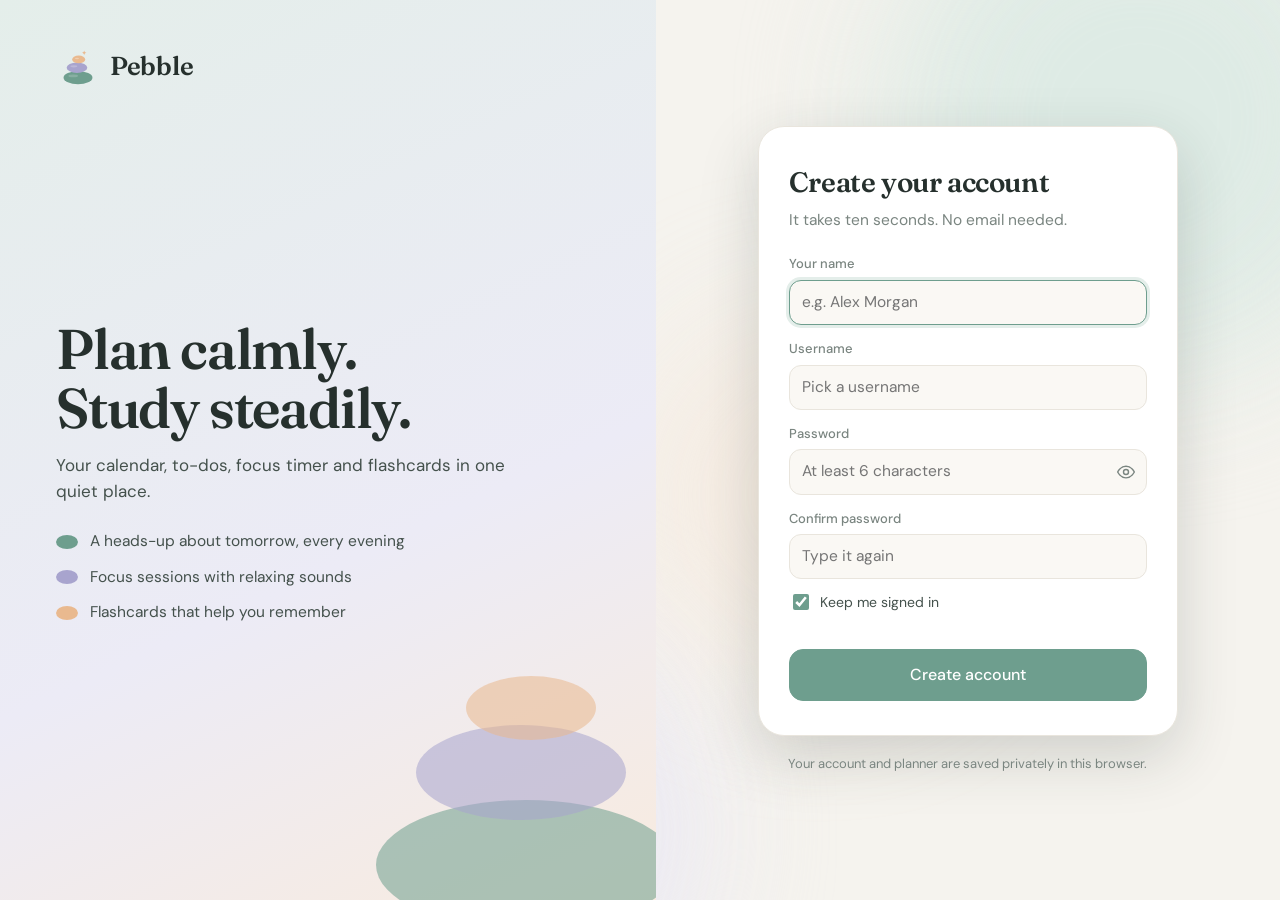
==== index.html @ 887a9b90 "Initial commit" ====
<!DOCTYPE html>
<html lang="en" data-theme="light">
<head>
  <meta charset="UTF-8">
  <meta name="viewport" content="width=device-width, initial-scale=1, viewport-fit=cover">
  <title>Pebble — plan calmly</title>
  <meta name="description" content="Pebble is a calm, minimal study planner for students: calendar, to-dos with next-day reminders, focus timer, flashcards and breathing breaks.">
  <meta name="theme-color" content="#F5F3EE">
  <link rel="icon" href="assets/logo.svg" type="image/svg+xml">
  <link rel="apple-touch-icon" href="assets/icon-192.png">
  <link rel="manifest" href="manifest.webmanifest">
  <link rel="preconnect" href="https://fonts.googleapis.com">
  <link rel="preconnect" href="https://fonts.gstatic.com" crossorigin>
  <link href="https://fonts.googleapis.com/css2?family=DM+Sans:opsz,wght@9..40,400;9..40,500;9..40,600&family=Fraunces:opsz,wght@9..144,500;9..144,600&display=swap" rel="stylesheet">
  <link rel="stylesheet" href="css/style.css">
  <script>
    // apply the last theme before anything paints, so the login page matches
    try { document.documentElement.dataset.theme = localStorage.getItem('pebble:theme') || (matchMedia('(prefers-color-scheme: dark)').matches ? 'dark' : 'light'); } catch (e) { }
  </script>
</head>
<body class="locked">
  <div class="backdrop" aria-hidden="true"><span class="blob b1"></span><span class="blob b2"></span><span class="blob b3"></span></div>

  <div class="app">
    <aside class="sidebar">
      <a class="brand" href="#today" data-view="today">
        <img src="assets/logo.svg" alt="" width="36" height="36">
        <span>Pebble</span>
      </a>

      <nav class="nav" aria-label="Main">
        <button class="nav-btn" data-view="today"><svg viewBox="0 0 24 24"><circle cx="12" cy="12" r="4"/><path d="M12 2.5v2M12 19.5v2M4.6 4.6l1.4 1.4M18 18l1.4 1.4M2.5 12h2M19.5 12h2M4.6 19.4L6 18M18 6l1.4-1.4"/></svg><span>Today</span></button>
        <button class="nav-btn" data-view="calendar"><svg viewBox="0 0 24 24"><rect x="3" y="5" width="18" height="16" rx="3"/><path d="M3 10h18M8 3v4M16 3v4"/></svg><span>Calendar</span></button>
        <button class="nav-btn" data-view="tasks"><svg viewBox="0 0 24 24"><path d="M10 6h10M10 12h10M10 18h10"/><path d="M3.5 6l1.3 1.3L7.5 4.6M3.5 12l1.3 1.3 2.7-2.7M3.5 18l1.3 1.3 2.7-2.7"/></svg><span>To-do</span></button>
        <button class="nav-btn" data-view="focus"><svg viewBox="0 0 24 24"><circle cx="12" cy="13.5" r="7.5"/><path d="M12 10v3.5l2.3 2.3M9.5 2.5h5"/></svg><span>Focus</span><em class="nav-badge" id="focusBadge" hidden></em></button>
        <button class="nav-btn" data-view="cards"><svg viewBox="0 0 24 24"><rect x="3" y="7.5" width="13.5" height="13" rx="2.5"/><path d="M7.5 4h11A2.5 2.5 0 0 1 21 6.5v10"/></svg><span><i class="long">Flashcards</i><i class="short">Cards</i></span></button>
        <button class="nav-btn" data-view="breathe"><svg viewBox="0 0 24 24"><path d="M3 8.5h10.5a3 3 0 1 0-3-3M3 12.5h14.5a3 3 0 1 1-3 3M3 16.5h6.5"/></svg><span>Breathe</span></button>
        <button class="nav-btn" data-view="settings"><svg viewBox="0 0 24 24"><path d="M4 7h10M18 7h2M4 17h4M12 17h8"/><circle cx="16" cy="7" r="2"/><circle cx="10" cy="17" r="2"/></svg><span>Settings</span></button>
      </nav>

      <div class="sidebar-foot">
        <button class="theme-toggle" id="themeToggle" aria-label="Toggle dark mode">
          <svg class="i-moon" viewBox="0 0 24 24"><path d="M20 14.5A8 8 0 0 1 9.5 4a8 8 0 1 0 10.5 10.5z"/></svg>
          <svg class="i-sun" viewBox="0 0 24 24"><circle cx="12" cy="12" r="4"/><path d="M12 2.5v2M12 19.5v2M4.6 4.6l1.4 1.4M18 18l1.4 1.4M2.5 12h2M19.5 12h2M4.6 19.4L6 18M18 6l1.4-1.4"/></svg>
          <span>Theme</span>
        </button>
        <div class="who">
          <span class="who-avatar" aria-hidden="true"></span>
          <span class="who-name" id="whoName"></span>
          <button class="icon-btn" id="logoutBtn" title="Sign out" aria-label="Sign out"><svg viewBox="0 0 24 24"><path d="M14 4h4a2 2 0 0 1 2 2v12a2 2 0 0 1-2 2h-4M10 16l-4-4 4-4M6 12h10"/></svg></button>
        </div>
      </div>
    </aside>

    <main id="main" tabindex="-1">
      <div class="mobile-top">
        <img src="assets/logo.svg" alt="" width="30" height="30"><span>Pebble</span>
      </div>
      <section class="view" id="view-today"></section>
      <section class="view" id="view-calendar" hidden></section>
      <section class="view" id="view-tasks" hidden></section>
      <section class="view" id="view-focus" hidden></section>
      <section class="view" id="view-cards" hidden></section>
      <section class="view" id="view-breathe" hidden></section>
      <section class="view" id="view-settings" hidden></section>
    </main>
  </div>

  <button class="fab" id="fab" aria-label="Add a task or event (shortcut: N)">
    <svg viewBox="0 0 24 24"><path d="M12 5v14M5 12h14"/></svg>
  </button>

  <div class="modal" id="modal" aria-hidden="true"></div>
  <div class="toast" id="toast" role="status" aria-live="polite"></div>

  <div class="auth" id="auth"></div>

  <script src="js/app.js"></script>
  <script src="js/auth.js"></script>
</body>
</html>
---- css/style.css ----
/* =========================================================
   Pebble — plan calmly
   Soft, minimal, relaxing. Light + dark themes.
   ========================================================= */

:root {
  --bg: #F5F3EE;
  --surface: #FFFFFF;
  --surface-2: #FAF8F4;
  --ink: #26302D;
  --ink-2: #44514C;
  --muted: #7A8580;
  --line: #E9E5DD;
  --accent: #6E9E8E;
  --accent-strong: #5A8A7A;
  --accent-ink: #FFFFFF;
  --accent-soft: #E4EEEA;
  --lav: #A8A4CE;
  --lav-soft: #ECEBF6;
  --peach: #E9B98F;
  --peach-soft: #F8EBDF;
  --rose: #D49A9A;
  --danger: #C46B6B;
  --blob1: #DCEAE4;
  --blob2: #E8E6F5;
  --blob3: #F6E7DA;
  --radius: 20px;
  --radius-sm: 12px;
  --shadow: 0 1px 2px rgba(38, 48, 45, .04), 0 10px 30px rgba(38, 48, 45, .06);
  --shadow-lg: 0 20px 60px rgba(38, 48, 45, .18);
  --font: 'DM Sans', system-ui, -apple-system, 'Segoe UI', Roboto, sans-serif;
  --serif: 'Fraunces', Georgia, 'Times New Roman', serif;
  --ease: cubic-bezier(.22, .8, .3, 1);
  color-scheme: light;
}

[data-theme="dark"] {
  --bg: #151918;
  --surface: #1E2322;
  --surface-2: #1A1E1D;
  --ink: #E6ECE9;
  --ink-2: #C4CEC9;
  --muted: #8C9893;
  --line: #2B3230;
  --accent: #86B8A7;
  --accent-strong: #9ACABA;
  --accent-ink: #0F1513;
  --accent-soft: #22322D;
  --lav: #ABA7D6;
  --lav-soft: #2A2938;
  --peach: #E3B48A;
  --peach-soft: #3A2F26;
  --rose: #D59D9D;
  --danger: #E08585;
  --blob1: #1D2A26;
  --blob2: #222132;
  --blob3: #2A231D;
  --shadow: 0 1px 2px rgba(0, 0, 0, .25), 0 10px 30px rgba(0, 0, 0, .25);
  --shadow-lg: 0 20px 60px rgba(0, 0, 0, .5);
  color-scheme: dark;
}

* { box-sizing: border-box; }
html, body { height: 100%; }
body {
  margin: 0;
  font-family: var(--font);
  font-size: 15.5px;
  line-height: 1.5;
  color: var(--ink);
  background: var(--bg);
  -webkit-font-smoothing: antialiased;
  transition: background .5s var(--ease), color .3s;
}
button, input, select, textarea { font: inherit; color: inherit; }
button { cursor: pointer; background: none; border: 0; padding: 0; }
svg { width: 20px; height: 20px; fill: none; stroke: currentColor; stroke-width: 1.7; stroke-linecap: round; stroke-linejoin: round; flex-shrink: 0; }
[hidden] { display: none !important; }
::selection { background: var(--accent-soft); }
:focus-visible { outline: 2px solid var(--accent); outline-offset: 2px; border-radius: 8px; }

/* ---------- drifting background ---------- */
.backdrop { position: fixed; inset: 0; overflow: hidden; z-index: 0; pointer-events: none; }
.blob { position: absolute; border-radius: 50%; filter: blur(70px); opacity: .9; animation: drift 38s ease-in-out infinite alternate; }
.b1 { width: 520px; height: 520px; background: var(--blob1); top: -140px; right: -120px; }
.b2 { width: 460px; height: 460px; background: var(--blob2); bottom: -160px; left: 18%; animation-duration: 46s; }
.b3 { width: 360px; height: 360px; background: var(--blob3); top: 35%; right: 22%; animation-duration: 54s; opacity: .6; }
@keyframes drift {
  0% { transform: translate(0, 0) scale(1); }
  50% { transform: translate(-40px, 30px) scale(1.06); }
  100% { transform: translate(30px, -20px) scale(.96); }
}

/* ---------- layout ---------- */
.app { position: relative; z-index: 1; display: grid; grid-template-columns: 236px 1fr; min-height: 100vh; }
.sidebar {
  position: sticky; top: 0; height: 100vh;
  display: flex; flex-direction: column; gap: 28px;
  padding: 28px 18px 22px;
  border-right: 1px solid var(--line);
  background: color-mix(in srgb, var(--surface) 55%, transparent);
  backdrop-filter: blur(14px);
}
.brand { display: flex; align-items: center; gap: 10px; padding: 0 10px; text-decoration: none; color: var(--ink); font-family: var(--serif); font-size: 24px; font-weight: 600; letter-spacing: -.3px; }
.nav { display: flex; flex-direction: column; gap: 4px; }
.nav-btn {
  position: relative; display: flex; align-items: center; gap: 12px;
  padding: 10px 12px; border-radius: 12px; color: var(--muted); font-weight: 500;
  transition: background .25s var(--ease), color .25s;
}
.nav-btn i { font-style: normal; }
.nav-btn .short { display: none; }
@media (max-width: 820px) { .nav-btn .long { display: none; } .nav-btn .short { display: inline; } }
.nav-btn:hover { background: var(--surface-2); color: var(--ink); }
.nav-btn.active { background: var(--surface); color: var(--ink); box-shadow: var(--shadow); }
.nav-btn.active svg { color: var(--accent); }
.nav-badge { margin-left: auto; font-style: normal; font-size: 12px; font-variant-numeric: tabular-nums; background: var(--accent-soft); color: var(--accent-strong); padding: 2px 8px; border-radius: 99px; }
.sidebar-foot { margin-top: auto; padding: 0 6px; }
.theme-toggle { display: flex; align-items: center; gap: 10px; color: var(--muted); padding: 8px 6px; border-radius: 10px; }
.theme-toggle:hover { color: var(--ink); }
.i-sun { display: none; }
[data-theme="dark"] .i-sun { display: block; }
[data-theme="dark"] .i-moon { display: none; }
.tiny { font-size: 12px; color: var(--muted); margin: 6px 6px 0; }

main { padding: 44px clamp(20px, 4vw, 56px) 120px; outline: none; min-width: 0; }
.view { max-width: 1120px; margin: 0 auto; animation: rise .5s var(--ease); }
@keyframes rise { from { opacity: 0; transform: translateY(8px); } to { opacity: 1; transform: none; } }
.mobile-top { display: none; }

/* ---------- typography ---------- */
h1, h2, h3 { margin: 0; font-weight: 600; letter-spacing: -.2px; }
h1 { font-family: var(--serif); font-size: clamp(28px, 3.4vw, 38px); line-height: 1.15; letter-spacing: -.6px; }
h2 { font-size: 16.5px; }
h3 { font-size: 15px; }
.eyebrow { margin: 0 0 6px; font-size: 12.5px; text-transform: uppercase; letter-spacing: 1.6px; color: var(--muted); font-weight: 500; }
.sub { margin: 8px 0 0; color: var(--muted); font-size: 16px; }
.muted { color: var(--muted); }
.page-head { margin-bottom: 26px; }
.page-head.row { display: flex; align-items: flex-end; justify-content: space-between; gap: 16px; flex-wrap: wrap; }
.head-actions { display: flex; gap: 8px; align-items: center; }

/* ---------- cards & grid ---------- */
.card {
  background: var(--surface); border: 1px solid var(--line); border-radius: var(--radius);
  padding: 22px; box-shadow: var(--shadow);
  transition: background .4s, border-color .4s;
}
.card-head { display: flex; justify-content: space-between; align-items: center; gap: 12px; margin-bottom: 14px; }
.grid { display: grid; gap: 18px; }
.today-grid { grid-template-columns: 1.55fr 1fr; align-items: start; }
.today-grid .stack { display: grid; gap: 18px; }
.pill { font-size: 12.5px; padding: 3px 10px; border-radius: 99px; background: var(--accent-soft); color: var(--accent-strong); font-weight: 500; white-space: nowrap; }
.pill.lav { background: var(--lav-soft); color: var(--lav); }
.hint { font-size: 13px; color: var(--muted); margin: 12px 2px 0; }

/* ---------- buttons ---------- */
.btn {
  display: inline-flex; align-items: center; justify-content: center; gap: 8px;
  padding: 10px 18px; border-radius: 12px; font-weight: 500;
  background: var(--surface-2); border: 1px solid var(--line);
  transition: transform .15s, background .2s, border-color .2s, box-shadow .2s;
}
.btn:hover { border-color: color-mix(in srgb, var(--accent) 45%, var(--line)); }
.btn:active { transform: scale(.97); }
.btn.primary { background: var(--accent); border-color: var(--accent); color: var(--accent-ink); }
.btn.primary:hover { background: var(--accent-strong); }
.btn.ghost { background: transparent; }
.btn.danger { color: var(--danger); }
.btn.full { width: 100%; }
.btn.big { padding: 14px 34px; font-size: 17px; border-radius: 16px; min-width: 150px; }
.btn.sm { padding: 6px 12px; font-size: 13.5px; border-radius: 10px; }
.icon-btn { display: inline-grid; place-items: center; width: 32px; height: 32px; border-radius: 10px; color: var(--muted); transition: background .2s, color .2s; }
.icon-btn:hover { background: var(--surface-2); color: var(--ink); }
.icon-btn.lg { width: 44px; height: 44px; border: 1px solid var(--line); background: var(--surface); }
.icon-btn.lg:hover { border-color: var(--accent); }

/* ---------- quick add ---------- */
.quick-add { margin-bottom: 22px; }
.qa-row {
  display: flex; gap: 8px; padding: 6px; border-radius: 16px;
  background: var(--surface); border: 1px solid var(--line); box-shadow: var(--shadow);
  transition: border-color .2s, box-shadow .2s;
}
.qa-row:focus-within { border-color: var(--accent); box-shadow: 0 0 0 4px var(--accent-soft), var(--shadow); }
.qa-row input { flex: 1; min-width: 0; border: 0; background: transparent; padding: 10px 12px; outline: none; }
.qa-row input::placeholder { color: var(--muted); opacity: .8; }
.qa-preview { display: flex; flex-wrap: wrap; gap: 6px; min-height: 0; margin: 8px 4px 0; }
.qa-preview:empty { margin: 0; }
.chip { font-size: 12.5px; padding: 3px 10px; border-radius: 99px; background: var(--surface-2); border: 1px solid var(--line); color: var(--ink-2); }
.chip.c { background: color-mix(in srgb, var(--c) 22%, transparent); border-color: transparent; }
.day-panel .quick-add { margin: 0 0 14px; }
.day-panel .qa-row { box-shadow: none; }

/* ---------- item list ---------- */
.list { list-style: none; margin: 0; padding: 0; display: flex; flex-direction: column; gap: 4px; }
.item {
  display: flex; align-items: center; gap: 12px; padding: 10px 10px; border-radius: 14px;
  transition: background .2s, opacity .3s;
}
.item:hover { background: var(--surface-2); }
.item .icon-btn { opacity: 0; }
.item:hover .icon-btn, .item:focus-within .icon-btn { opacity: 1; }
.check {
  width: 24px; height: 24px; border-radius: 50%; border: 1.8px solid color-mix(in srgb, var(--muted) 60%, transparent);
  display: grid; place-items: center; flex-shrink: 0; transition: background .25s, border-color .25s, transform .2s;
}
.check:hover { border-color: var(--accent); transform: scale(1.08); }
.check svg { width: 14px; height: 14px; stroke-width: 2.6; color: var(--accent-ink); stroke-dasharray: 22; stroke-dashoffset: 22; transition: stroke-dashoffset .35s var(--ease) .05s; }
.item.done .check { background: var(--accent); border-color: var(--accent); }
.item.done .check svg { stroke-dashoffset: 0; }
.item.done .item-title { text-decoration: line-through; text-decoration-color: color-mix(in srgb, var(--muted) 60%, transparent); color: var(--muted); }
.item.pri-high:not(.done) .check { border-color: var(--peach); }
.item-body { flex: 1; min-width: 0; cursor: pointer; display: flex; flex-direction: column; }
.item-title { font-weight: 500; overflow-wrap: anywhere; }
.item-meta { display: flex; flex-wrap: wrap; gap: 6px; align-items: center; font-size: 13px; color: var(--muted); }
.item-meta:empty { display: none; }
.tag { display: inline-flex; align-items: center; gap: 5px; font-size: 12px; padding: 1px 8px; border-radius: 99px; background: color-mix(in srgb, var(--c) 22%, transparent); color: var(--ink-2); }
.tag::before { content: ''; width: 6px; height: 6px; border-radius: 50%; background: var(--c); }
.flag { font-size: 12px; color: var(--peach); font-weight: 600; }
.overdue-label { font-size: 12px; color: var(--danger); font-weight: 500; }
.kind-badge {
  flex-shrink: 0; width: 24px; height: 24px; border-radius: 8px; display: grid; place-items: center;
  background: var(--lav-soft); color: var(--lav);
}
.kind-badge svg { width: 14px; height: 14px; stroke-width: 2; }
.kind-exam .kind-badge { background: var(--peach-soft); color: var(--peach); }
.item.just-done { animation: soft-pop .5s var(--ease); }
@keyframes soft-pop { 40% { transform: scale(1.015); background: var(--accent-soft); } }
.group-label { font-size: 12.5px; letter-spacing: 1.2px; text-transform: uppercase; color: var(--muted); margin: 18px 10px 6px; font-weight: 500; }
.group-label:first-child { margin-top: 0; }
.group-label.danger { color: var(--danger); }

.empty { text-align: center; color: var(--muted); padding: 22px 10px; font-size: 14.5px; }
.empty .stones { display: block; margin: 0 auto 8px; width: 42px; height: 42px; opacity: .55; }

.progress { height: 6px; border-radius: 99px; background: var(--surface-2); border: 1px solid var(--line); overflow: hidden; margin: -4px 0 14px; }
.progress span { display: block; height: 100%; background: linear-gradient(90deg, var(--accent), var(--lav)); border-radius: 99px; transition: width .6s var(--ease); }

/* tomorrow + exams + stats */
.tomorrow { background: linear-gradient(160deg, var(--surface), color-mix(in srgb, var(--lav-soft) 70%, var(--surface))); }
.bell-btn { display: inline-flex; align-items: center; gap: 6px; font-size: 13px; color: var(--muted); padding: 5px 10px; border-radius: 10px; border: 1px solid var(--line); background: var(--surface); }
.bell-btn.on { color: var(--accent-strong); border-color: color-mix(in srgb, var(--accent) 50%, var(--line)); }
.bell-btn svg { width: 15px; height: 15px; }
.exam { display: flex; align-items: center; gap: 14px; padding: 10px 6px; border-radius: 12px; cursor: pointer; }
.exam:hover { background: var(--surface-2); }
.exam-days { width: 54px; height: 54px; border-radius: 16px; display: grid; place-content: center; text-align: center; background: var(--peach-soft); color: var(--ink); flex-shrink: 0; }
.exam-days b { font-family: var(--serif); font-size: 21px; line-height: 1; font-weight: 600; }
.exam-days small { font-size: 10.5px; color: var(--muted); text-transform: uppercase; letter-spacing: .8px; }
.stat-row { display: grid; grid-template-columns: repeat(3, 1fr); gap: 10px; margin-bottom: 16px; }
.stat { background: var(--surface-2); border-radius: 14px; padding: 12px; }
.stat b { display: block; font-family: var(--serif); font-size: 24px; font-weight: 600; line-height: 1.1; }
.stat span { font-size: 12.5px; color: var(--muted); }
.bars { display: grid; grid-template-columns: repeat(7, 1fr); gap: 8px; align-items: end; height: 92px; }
.bar { display: flex; flex-direction: column; align-items: center; gap: 6px; height: 100%; justify-content: flex-end; }
.bar i { display: block; width: 100%; max-width: 26px; border-radius: 8px 8px 4px 4px; background: var(--accent-soft); min-height: 4px; transition: height .6s var(--ease); }
.bar.today i { background: var(--accent); }
.bar span { font-size: 11.5px; color: var(--muted); }
.thought { margin: 26px auto 0; text-align: center; color: var(--muted); font-family: var(--serif); font-style: italic; font-size: 16.5px; max-width: 520px; }
.welcome { display: flex; gap: 16px; align-items: flex-start; margin-bottom: 18px; background: linear-gradient(120deg, var(--accent-soft), var(--lav-soft)); border: 0; }
.welcome img { width: 44px; height: 44px; }
.welcome p { margin: 4px 0 0; color: var(--ink-2); font-size: 14.5px; }
.welcome .grow { flex: 1; }

/* ---------- calendar ---------- */
.cal-layout { display: grid; grid-template-columns: 1fr 330px; gap: 18px; align-items: start; }
.cal-card { padding: 16px; }
.cal-week { display: grid; grid-template-columns: repeat(7, 1fr); gap: 6px; margin-bottom: 6px; }
.cal-week span { text-align: center; font-size: 12px; text-transform: uppercase; letter-spacing: 1px; color: var(--muted); padding: 4px 0; }
.cal-grid { display: grid; grid-template-columns: repeat(7, 1fr); gap: 6px; }
.cal-cell {
  min-height: 104px; border-radius: 14px; padding: 7px; background: var(--surface-2); border: 1.5px solid transparent;
  cursor: pointer; display: flex; flex-direction: column; gap: 4px; min-width: 0;
  transition: background .2s, border-color .2s, transform .15s;
}
.cal-cell:hover { border-color: var(--line); background: color-mix(in srgb, var(--accent-soft) 40%, var(--surface-2)); }
.cal-cell.out { opacity: .45; }
.cal-cell.is-sel { border-color: var(--accent); background: var(--surface); }
.cal-cell.drop { border-color: var(--lav); background: var(--lav-soft); transform: scale(1.02); }
.cal-num { font-size: 13px; font-weight: 500; width: 26px; height: 26px; display: grid; place-items: center; border-radius: 50%; color: var(--ink-2); }
.cal-cell.is-today .cal-num { background: var(--accent); color: var(--accent-ink); }
.cal-chips { display: flex; flex-direction: column; gap: 3px; min-width: 0; }
.cal-chip {
  font-size: 12px; padding: 2px 7px; border-radius: 7px; white-space: nowrap; overflow: hidden; text-overflow: ellipsis;
  background: color-mix(in srgb, var(--c) 26%, transparent); color: var(--ink); border-left: 3px solid var(--c); cursor: grab;
}
.cal-chip.done { opacity: .5; text-decoration: line-through; }
.cal-chip.k-exam { font-weight: 600; }
.cal-more { font-size: 11.5px; color: var(--muted); padding-left: 4px; }
.cal-dots { display: none; gap: 3px; justify-content: center; }
.cal-dots i { width: 6px; height: 6px; border-radius: 50%; background: var(--c); }
.day-panel { position: sticky; top: 24px; }
.day-panel h2 { font-family: var(--serif); font-size: 21px; font-weight: 600; }
.day-panel .list { margin-bottom: 12px; }

/* ---------- tasks page ---------- */
.toolbar { display: flex; gap: 10px; flex-wrap: wrap; align-items: center; justify-content: space-between; margin-bottom: 16px; }
.tabs { display: inline-flex; gap: 2px; background: var(--surface); border: 1px solid var(--line); padding: 4px; border-radius: 14px; flex-wrap: wrap; }
.tabs button { padding: 7px 14px; border-radius: 10px; color: var(--muted); font-weight: 500; font-size: 14px; transition: background .2s, color .2s; }
.tabs button.on { background: var(--accent-soft); color: var(--accent-strong); }
.tabs button .n { margin-left: 4px; font-size: 12px; opacity: .8; }
.search { display: flex; align-items: center; gap: 8px; background: var(--surface); border: 1px solid var(--line); border-radius: 12px; padding: 8px 12px; color: var(--muted); }
.search input { border: 0; outline: none; background: transparent; width: 180px; color: var(--ink); }
.search:focus-within { border-color: var(--accent); }

/* ---------- forms / modal ---------- */
.field { display: flex; flex-direction: column; gap: 6px; margin-bottom: 14px; }
.field > span { font-size: 13px; color: var(--muted); font-weight: 500; }
.field em { font-style: normal; opacity: .7; font-weight: 400; }
.field input, .field select, .field textarea, .input {
  width: 100%; padding: 10px 12px; border-radius: 12px; border: 1px solid var(--line);
  background: var(--surface-2); outline: none; transition: border-color .2s, box-shadow .2s;
}
.field textarea { resize: vertical; min-height: 70px; }
.field input:focus, .field select:focus, .field textarea:focus, .input:focus { border-color: var(--accent); box-shadow: 0 0 0 3px var(--accent-soft); }
.field.inline { flex-direction: row; align-items: center; gap: 10px; margin: 0; }
.field.inline select { width: auto; flex: 1; }
.row2 { display: grid; grid-template-columns: 1fr 1fr; gap: 12px; }
.seg { display: inline-flex; background: var(--surface-2); border: 1px solid var(--line); padding: 3px; border-radius: 12px; gap: 2px; }
.seg button { padding: 7px 14px; border-radius: 9px; font-size: 14px; color: var(--muted); font-weight: 500; transition: background .2s, color .2s; }
.seg button.on { background: var(--surface); color: var(--ink); box-shadow: 0 1px 3px rgba(0,0,0,.08); }
.seg.full { display: flex; }
.seg.full button { flex: 1; }

.modal {
  position: fixed; inset: 0; z-index: 50; display: grid; place-items: center; padding: 20px;
  background: color-mix(in srgb, var(--ink) 28%, transparent); backdrop-filter: blur(4px);
  opacity: 0; pointer-events: none; transition: opacity .25s var(--ease);
}
.modal.open { opacity: 1; pointer-events: auto; }
.modal-card {
  width: min(520px, 100%); max-height: calc(100vh - 40px); overflow: auto;
  background: var(--surface); border-radius: 24px; padding: 24px; box-shadow: var(--shadow-lg);
  transform: translateY(14px) scale(.98); transition: transform .3s var(--ease);
}
.modal.open .modal-card { transform: none; }
.modal-card h2 { font-family: var(--serif); font-size: 22px; }
.modal-actions { display: flex; gap: 8px; align-items: center; margin-top: 6px; }
.grow { flex: 1; }

.switch-row { display: flex; align-items: center; gap: 12px; cursor: pointer; margin-bottom: 14px; font-size: 14.5px; }
.switch-row input { position: absolute; opacity: 0; pointer-events: none; }
.switch { width: 42px; height: 24px; border-radius: 99px; background: var(--line); position: relative; flex-shrink: 0; transition: background .25s; }
.switch::after { content: ''; position: absolute; top: 3px; left: 3px; width: 18px; height: 18px; border-radius: 50%; background: #fff; box-shadow: 0 1px 3px rgba(0,0,0,.2); transition: transform .25s var(--ease); }
.switch-row input:checked + .switch { background: var(--accent); }
.switch-row input:checked + .switch::after { transform: translateX(18px); }
.switch-row input:focus-visible + .switch { outline: 2px solid var(--accent); outline-offset: 2px; }
.switch-row em { font-style: normal; color: var(--muted); font-size: 13px; }

/* ---------- toast & fab ---------- */
.toast {
  position: fixed; left: 50%; bottom: 28px; z-index: 60; transform: translate(-50%, 30px);
  display: flex; align-items: center; gap: 14px; padding: 12px 18px; border-radius: 14px;
  background: var(--ink); color: var(--bg); box-shadow: var(--shadow-lg); font-size: 14.5px;
  opacity: 0; pointer-events: none; transition: opacity .3s, transform .35s var(--ease); max-width: calc(100vw - 32px);
}
.toast.show { opacity: 1; transform: translate(-50%, 0); pointer-events: auto; }
.toast-btn { color: var(--accent-soft); font-weight: 600; }
.fab {
  position: fixed; right: 28px; bottom: 28px; z-index: 20; width: 56px; height: 56px; border-radius: 18px;
  background: var(--accent); color: var(--accent-ink); display: grid; place-items: center; box-shadow: 0 10px 30px color-mix(in srgb, var(--accent) 45%, transparent);
  transition: transform .2s var(--ease), background .2s;
}
.fab:hover { transform: translateY(-2px) rotate(90deg); background: var(--accent-strong); }
.fab svg { width: 24px; height: 24px; stroke-width: 2.2; }

/* ---------- focus ---------- */
.focus-layout { display: grid; grid-template-columns: 1.3fr 1fr; gap: 18px; align-items: start; }
.focus-card { display: flex; flex-direction: column; align-items: center; gap: 22px; padding: 30px 22px; }
.ring-wrap { position: relative; width: min(300px, 72vw); aspect-ratio: 1; }
.ring { width: 100%; height: 100%; transform: rotate(-90deg); }
.ring circle { fill: none; stroke-width: 9; }
.ring-bg { stroke: var(--surface-2); }
.ring-fg { stroke: var(--accent); stroke-linecap: round; transition: stroke-dashoffset .6s linear, stroke .4s; }
.mode-break .ring-fg { stroke: var(--lav); }
.ring-center { position: absolute; inset: 0; display: grid; place-content: center; text-align: center; }
.time { font-family: var(--serif); font-size: clamp(46px, 7vw, 64px); font-weight: 500; font-variant-numeric: tabular-nums; letter-spacing: -1px; line-height: 1; }
.ring-label { color: var(--muted); margin-top: 8px; font-size: 14px; letter-spacing: 1.5px; text-transform: uppercase; }
.running .ring-wrap { animation: breathe-ring 8s ease-in-out infinite; }
@keyframes breathe-ring { 50% { transform: scale(1.015); } }
.focus-controls { display: flex; align-items: center; gap: 16px; }
.focus-side { display: grid; gap: 18px; }
.focus-side h2 { margin-bottom: 12px; }
.sound-grid { display: grid; grid-template-columns: repeat(4, 1fr); gap: 8px; margin-bottom: 14px; }
.sound-btn { display: flex; flex-direction: column; align-items: center; gap: 6px; padding: 12px 6px; border-radius: 14px; border: 1px solid var(--line); background: var(--surface-2); font-size: 13px; color: var(--muted); transition: all .2s; }
.sound-btn.on { border-color: var(--accent); background: var(--accent-soft); color: var(--accent-strong); }
.sound-btn svg { width: 22px; height: 22px; }
input[type=range] { width: 100%; accent-color: var(--accent); }
.big-num { font-family: var(--serif); font-size: 34px; margin: 0; font-weight: 600; }
.big-num small { font-family: var(--font); font-size: 14px; color: var(--muted); font-weight: 400; }
.pebbles { display: flex; flex-wrap: wrap; gap: 6px; margin-top: 10px; }
.pebbles i { width: 18px; height: 12px; border-radius: 50%; background: var(--accent); opacity: .85; }
.pebbles i:nth-child(3n+2) { background: var(--lav); }
.pebbles i:nth-child(3n) { background: var(--peach); }

/* ---------- flashcards ---------- */
.deck-grid { display: grid; grid-template-columns: repeat(auto-fill, minmax(230px, 1fr)); gap: 16px; }
.deck {
  cursor: pointer; display: flex; flex-direction: column; gap: 8px; min-height: 150px; position: relative; overflow: hidden;
  transition: transform .25s var(--ease), box-shadow .25s;
}
.deck:hover { transform: translateY(-3px); box-shadow: var(--shadow-lg); }
.deck::after { content: ''; position: absolute; right: -30px; bottom: -40px; width: 120px; height: 90px; border-radius: 50%; background: var(--c); opacity: .22; }
.deck h3 { font-family: var(--serif); font-size: 20px; font-weight: 600; }
.deck .muted { font-size: 14px; }
.deck .pill { align-self: flex-start; margin-top: auto; }
.deck.new { border-style: dashed; background: transparent; box-shadow: none; justify-content: center; }
.deck.new::after { display: none; }
.deck.new input { background: var(--surface); }
.card-list { list-style: none; padding: 0; margin: 0; display: grid; gap: 8px; }
.card-list li { display: grid; grid-template-columns: 1fr 1fr auto; gap: 14px; padding: 12px 14px; border-radius: 14px; background: var(--surface-2); align-items: center; }
.card-list .a { color: var(--muted); }
.box-dots { display: flex; gap: 3px; }
.box-dots i { width: 6px; height: 6px; border-radius: 50%; background: var(--line); }
.box-dots i.f { background: var(--accent); }
.study { display: flex; flex-direction: column; align-items: center; gap: 22px; }
.study-progress { width: min(560px, 100%); }
.flip { width: min(560px, 100%); aspect-ratio: 16 / 10; perspective: 1400px; cursor: pointer; }
.flip-inner { position: relative; width: 100%; height: 100%; transition: transform .7s var(--ease); transform-style: preserve-3d; }
.flip.flipped .flip-inner { transform: rotateY(180deg); }
.face {
  position: absolute; inset: 0; backface-visibility: hidden; -webkit-backface-visibility: hidden;
  display: grid; place-items: center; text-align: center; padding: 32px; border-radius: 26px;
  background: var(--surface); border: 1px solid var(--line); box-shadow: var(--shadow-lg);
  font-size: clamp(19px, 2.6vw, 25px); font-family: var(--serif); line-height: 1.35; overflow-wrap: anywhere;
}
.face small { position: absolute; top: 18px; left: 22px; font-family: var(--font); font-size: 12px; letter-spacing: 1.5px; text-transform: uppercase; color: var(--muted); }
.face.back { transform: rotateY(180deg); background: linear-gradient(150deg, var(--surface), var(--accent-soft)); }
.grade { display: flex; gap: 10px; flex-wrap: wrap; justify-content: center; }
.grade .btn { min-width: 120px; flex-direction: column; gap: 0; }
.grade .btn small { font-size: 12px; color: var(--muted); font-weight: 400; }
.grade .btn.primary small { color: inherit; opacity: .8; }
.kbd { font-size: 12px; color: var(--muted); }
kbd { font-family: var(--font); font-size: 11.5px; padding: 1px 6px; border-radius: 6px; border: 1px solid var(--line); background: var(--surface-2); }

/* ---------- breathe ---------- */
.breathe-wrap { display: flex; flex-direction: column; align-items: center; gap: 26px; padding: 30px 20px 40px; }
.breathe-stage { position: relative; width: min(340px, 78vw); aspect-ratio: 1; display: grid; place-items: center; }
.orb {
  position: absolute; width: 46%; aspect-ratio: 1; border-radius: 50%;
  background: radial-gradient(circle at 35% 30%, color-mix(in srgb, var(--accent) 55%, #fff), var(--accent) 60%, color-mix(in srgb, var(--accent) 70%, var(--lav)));
  box-shadow: 0 0 0 18px color-mix(in srgb, var(--accent) 12%, transparent), 0 0 0 40px color-mix(in srgb, var(--accent) 6%, transparent), 0 30px 80px color-mix(in srgb, var(--accent) 40%, transparent);
  transition-property: transform; transition-timing-function: ease-in-out; transition-duration: 4s;
}
.orb.big { transform: scale(1.75); }
.breath-text { position: relative; font-family: var(--serif); font-size: 24px; color: var(--accent-ink); text-shadow: 0 1px 8px rgba(0,0,0,.12); text-align: center; line-height: 1.2; }
.breath-text small { display: block; font-family: var(--font); font-size: 15px; opacity: .9; font-variant-numeric: tabular-nums; }
.breathe-idle .breath-text { color: var(--accent-ink); font-size: 18px; }

/* ---------- settings ---------- */
.settings-grid { display: grid; grid-template-columns: 1fr 1fr; gap: 18px; align-items: start; }
.settings-grid .card h2 { margin-bottom: 4px; }
.settings-grid .card > p.muted { margin: 0 0 16px; font-size: 14px; }
.subj-row { display: flex; gap: 8px; align-items: center; margin-bottom: 8px; }
.subj-row input[type=text] { flex: 1; }
.subj-row input[type=color] { width: 38px; height: 38px; border: 1px solid var(--line); border-radius: 10px; padding: 3px; background: var(--surface-2); cursor: pointer; }
.btn-row { display: flex; flex-wrap: wrap; gap: 8px; }
.note { font-size: 13px; color: var(--muted); background: var(--surface-2); padding: 10px 12px; border-radius: 12px; margin: 10px 0 0; }
.note.warn { color: var(--danger); }

/* ---------- responsive ---------- */
@media (max-width: 1080px) {
  .cal-layout { grid-template-columns: 1fr; }
  .day-panel { position: static; }
}
@media (max-width: 920px) {
  .today-grid, .focus-layout, .settings-grid { grid-template-columns: 1fr; }
}
@media (max-width: 820px) {
  .app { grid-template-columns: 1fr; }
  .sidebar {
    position: fixed; top: auto; bottom: 0; left: 0; right: 0; height: auto; z-index: 30;
    padding: 6px 6px calc(6px + env(safe-area-inset-bottom)); border-right: 0; border-top: 1px solid var(--line);
    background: color-mix(in srgb, var(--surface) 88%, transparent);
  }
  .brand, .sidebar-foot { display: none; }
  .nav { flex-direction: row; justify-content: space-between; overflow-x: auto; scrollbar-width: none; }
  .nav { gap: 0; }
  .nav-btn { flex-direction: column; gap: 2px; padding: 7px 2px; font-size: 10.5px; min-width: 0; flex: 1; }
  .nav-btn span { max-width: 100%; overflow: hidden; text-overflow: ellipsis; white-space: nowrap; }
  .nav-btn.active { box-shadow: none; background: var(--accent-soft); }
  .nav-badge { position: absolute; top: 0; right: 0; font-size: 10px; padding: 1px 5px; }
  main { padding: 18px 16px 130px; }
  .mobile-top { display: flex; align-items: center; gap: 8px; font-family: var(--serif); font-size: 20px; font-weight: 600; margin-bottom: 18px; }
  .fab { bottom: calc(84px + env(safe-area-inset-bottom)); right: 18px; width: 52px; height: 52px; }
  .toast { bottom: calc(150px + env(safe-area-inset-bottom)); }
  .cal-cell { min-height: 58px; padding: 5px 3px; align-items: center; }
  .cal-chips { display: none; }
  .cal-dots { display: flex; }
  .cal-grid, .cal-week { gap: 3px; }
  .cal-card { padding: 10px; }
  .item .icon-btn { opacity: 1; }
  .card-list li { grid-template-columns: 1fr auto; }
  .card-list .a { grid-column: 1; }
  .search input { width: 120px; }
}
@media (max-width: 480px) {
  .row2 { grid-template-columns: 1fr; }
  .stat-row { grid-template-columns: repeat(3, 1fr); gap: 6px; }
  .stat { padding: 10px 8px; }
  .stat b { font-size: 20px; }
  .card { padding: 18px; }
}
@media (prefers-reduced-motion: reduce) {
  *, *::before, *::after { animation-duration: .001ms !important; animation-iteration-count: 1 !important; transition-duration: .001ms !important; }
}

/* =========================================================
   Sign in / create account
   ========================================================= */
body.locked .app, body.locked .fab { display: none; }
.auth { position: relative; z-index: 2; min-height: 100vh; }
.auth[hidden] { display: none; }
.auth-wrap { display: grid; grid-template-columns: 1.05fr 1fr; min-height: 100vh; }
.auth-hero {
  position: relative; overflow: hidden; display: flex; flex-direction: column; padding: 44px 56px;
  background: linear-gradient(155deg, var(--accent-soft), var(--lav-soft) 60%, var(--peach-soft));
}
.auth-brand, .auth-mobile-brand { display: flex; align-items: center; gap: 10px; font-family: var(--serif); font-size: 26px; font-weight: 600; letter-spacing: -.3px; }
.auth-hero-body { margin: auto 0; max-width: 460px; position: relative; z-index: 1; }
.auth-hero h1 { font-size: clamp(36px, 4.4vw, 56px); line-height: 1.05; letter-spacing: -1.2px; }
.auth-hero p { color: var(--ink-2); font-size: 17px; margin: 16px 0 26px; }
.auth-points { list-style: none; margin: 0; padding: 0; display: grid; gap: 12px; color: var(--ink-2); }
.auth-points li { display: flex; align-items: center; gap: 12px; }
.auth-points i { width: 22px; height: 14px; border-radius: 50%; background: var(--c); flex-shrink: 0; }
.auth-stones { position: absolute; right: -40px; bottom: -30px; width: 340px; height: 300px; pointer-events: none; }
.auth-stones span { position: absolute; border-radius: 50%; opacity: .55; animation: float 9s ease-in-out infinite; }
.auth-stones .s1 { width: 300px; height: 130px; background: var(--accent); bottom: 0; left: 20px; }
.auth-stones .s2 { width: 210px; height: 95px; background: var(--lav); bottom: 110px; left: 60px; animation-delay: -3s; }
.auth-stones .s3 { width: 130px; height: 64px; background: var(--peach); bottom: 190px; left: 110px; animation-delay: -6s; }
@keyframes float { 50% { transform: translateY(-8px); } }
.auth-panel { display: flex; flex-direction: column; align-items: center; justify-content: center; padding: 40px 24px; gap: 18px; }
.auth-card { width: min(420px, 100%); background: var(--surface); border: 1px solid var(--line); border-radius: 26px; padding: 34px 30px; box-shadow: var(--shadow-lg); animation: rise .5s var(--ease); }
.auth-card h2 { font-family: var(--serif); font-size: 28px; letter-spacing: -.4px; }
.auth-card > .muted { margin: 6px 0 22px; }
.auth-mobile-brand { display: none; margin-bottom: 20px; }
.pw { position: relative; display: block; }
.pw input { padding-right: 44px; }
.pw .icon-btn { position: absolute; right: 5px; top: 50%; transform: translateY(-50%); }
.pw .icon-btn.on { color: var(--accent); }
.auth-row { display: flex; justify-content: space-between; align-items: center; gap: 10px; margin: -2px 0 6px; font-size: 14px; }
.check-row { display: flex; align-items: center; gap: 8px; color: var(--ink-2); cursor: pointer; }
.check-row input { width: 16px; height: 16px; accent-color: var(--accent); }
.linkish { color: var(--accent-strong); font-weight: 500; }
.linkish:hover { text-decoration: underline; }
.auth-error { min-height: 20px; color: var(--danger); font-size: 14px; margin: 6px 0 10px; }
.btn.big-ish { padding: 13px 18px; font-size: 16px; border-radius: 14px; }
.btn:disabled { opacity: .65; cursor: wait; }
.auth-switch { text-align: center; color: var(--muted); font-size: 14.5px; margin: 18px 0 0; }
.auth-switch:empty { display: none; }
.auth-foot { font-size: 13px; color: var(--muted); text-align: center; margin: 0; }
.auth-people { display: flex; gap: 8px; flex-wrap: wrap; margin-bottom: 18px; }
.person { display: flex; align-items: center; gap: 8px; padding: 5px 12px 5px 5px; border-radius: 99px; border: 1px solid var(--line); background: var(--surface-2); font-size: 14px; transition: border-color .2s, background .2s; }
.person:hover, .person.on { border-color: var(--accent); background: var(--accent-soft); }
.av { width: 28px; height: 28px; border-radius: 50%; display: grid; place-items: center; background: var(--accent); color: var(--accent-ink); font-weight: 600; font-size: 13px; }
.shake { animation: shake .4s; }
@keyframes shake { 20%, 60% { transform: translateX(-6px); } 40%, 80% { transform: translateX(6px); } }

/* signed-in user in the sidebar */
.who { display: flex; align-items: center; gap: 10px; padding: 10px 6px 0; margin-top: 8px; border-top: 1px solid var(--line); }
.who-avatar { width: 30px; height: 30px; border-radius: 50%; background: linear-gradient(135deg, var(--accent), var(--lav)); flex-shrink: 0; }
.who-name { flex: 1; min-width: 0; font-weight: 500; font-size: 14px; overflow: hidden; text-overflow: ellipsis; white-space: nowrap; }

@media (max-width: 860px) {
  .auth-wrap { grid-template-columns: 1fr; }
  .auth-hero { display: none; }
  .auth-mobile-brand { display: flex; }
  .auth-panel { min-height: 100vh; background: linear-gradient(170deg, var(--accent-soft), var(--bg) 45%); }
  .auth-card { padding: 28px 22px; }
}
.field > span.pw { font-size: 15.5px; font-weight: 400; color: var(--ink); }
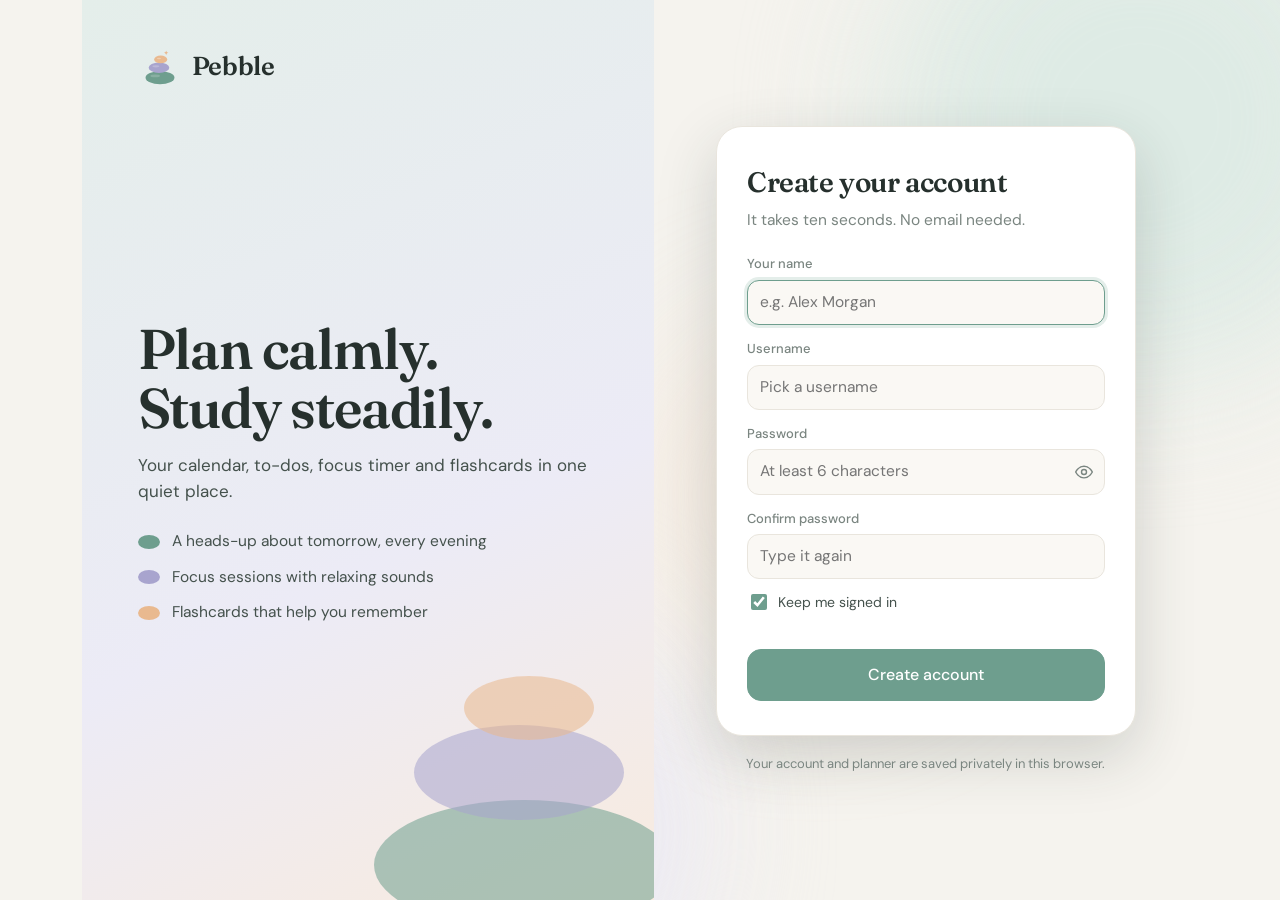
==== commit 892469a4: "Update Pebble" ====
--- a/index.html
+++ b/index.html
@@ -32,8 +32,10 @@
         <button class="nav-btn" data-view="today"><svg viewBox="0 0 24 24"><circle cx="12" cy="12" r="4"/><path d="M12 2.5v2M12 19.5v2M4.6 4.6l1.4 1.4M18 18l1.4 1.4M2.5 12h2M19.5 12h2M4.6 19.4L6 18M18 6l1.4-1.4"/></svg><span>Today</span></button>
         <button class="nav-btn" data-view="calendar"><svg viewBox="0 0 24 24"><rect x="3" y="5" width="18" height="16" rx="3"/><path d="M3 10h18M8 3v4M16 3v4"/></svg><span>Calendar</span></button>
         <button class="nav-btn" data-view="tasks"><svg viewBox="0 0 24 24"><path d="M10 6h10M10 12h10M10 18h10"/><path d="M3.5 6l1.3 1.3L7.5 4.6M3.5 12l1.3 1.3 2.7-2.7M3.5 18l1.3 1.3 2.7-2.7"/></svg><span>To-do</span></button>
+        <button class="nav-btn" data-view="study"><svg viewBox="0 0 24 24"><path d="M4 5.5A1.5 1.5 0 0 1 5.5 4H10a2 2 0 0 1 2 2v14a2 2 0 0 0-2-2H4z"/><path d="M20 5.5A1.5 1.5 0 0 0 18.5 4H14a2 2 0 0 0-2 2v14a2 2 0 0 1 2-2h6z"/></svg><span>Study</span></button>
+        <button class="nav-btn" data-view="cards"><svg viewBox="0 0 24 24"><rect x="3" y="7.5" width="13.5" height="13" rx="2.5"/><path d="M7.5 4h11A2.5 2.5 0 0 1 21 6.5v10"/></svg><span><i class="long">Flashcards</i><i class="short">Cards</i></span></button>
         <button class="nav-btn" data-view="focus"><svg viewBox="0 0 24 24"><circle cx="12" cy="13.5" r="7.5"/><path d="M12 10v3.5l2.3 2.3M9.5 2.5h5"/></svg><span>Focus</span><em class="nav-badge" id="focusBadge" hidden></em></button>
-        <button class="nav-btn" data-view="cards"><svg viewBox="0 0 24 24"><rect x="3" y="7.5" width="13.5" height="13" rx="2.5"/><path d="M7.5 4h11A2.5 2.5 0 0 1 21 6.5v10"/></svg><span><i class="long">Flashcards</i><i class="short">Cards</i></span></button>
+        <button class="nav-btn" data-view="insights"><svg viewBox="0 0 24 24"><path d="M4 20V10M10 20V4M16 20v-7M22 20H2"/></svg><span>Insights</span></button>
         <button class="nav-btn" data-view="breathe"><svg viewBox="0 0 24 24"><path d="M3 8.5h10.5a3 3 0 1 0-3-3M3 12.5h14.5a3 3 0 1 1-3 3M3 16.5h6.5"/></svg><span>Breathe</span></button>
         <button class="nav-btn" data-view="settings"><svg viewBox="0 0 24 24"><path d="M4 7h10M18 7h2M4 17h4M12 17h8"/><circle cx="16" cy="7" r="2"/><circle cx="10" cy="17" r="2"/></svg><span>Settings</span></button>
       </nav>
@@ -59,6 +61,8 @@
       <section class="view" id="view-today"></section>
       <section class="view" id="view-calendar" hidden></section>
       <section class="view" id="view-tasks" hidden></section>
+      <section class="view" id="view-study" hidden></section>
+      <section class="view" id="view-insights" hidden></section>
       <section class="view" id="view-focus" hidden></section>
       <section class="view" id="view-cards" hidden></section>
       <section class="view" id="view-breathe" hidden></section>
@@ -76,6 +80,7 @@
   <div class="auth" id="auth"></div>
 
   <script src="js/app.js"></script>
+  <script src="js/learn.js"></script>
   <script src="js/auth.js"></script>
 </body>
 </html>
--- a/css/style.css
+++ b/css/style.css
@@ -569,3 +569,303 @@
   .auth-card { padding: 28px 22px; }
 }
 .field > span.pw { font-size: 15.5px; font-weight: 400; color: var(--ink); }
+
+/* =========================================================
+   Learning tools
+   ========================================================= */
+.small { font-size: 13.5px; }
+.serif { font-family: var(--serif); }
+.study-tabs { margin-bottom: 18px; }
+.row3 { display: grid; grid-template-columns: repeat(3, 1fr); gap: 12px; }
+code { font-size: .9em; background: var(--surface-2); border: 1px solid var(--line); padding: 1px 6px; border-radius: 6px; }
+
+/* RAG dots */
+.rag { display: inline-block; width: 16px; height: 16px; border-radius: 50%; flex-shrink: 0; border: 2px solid transparent; transition: transform .2s; }
+button.rag { cursor: pointer; }
+button.rag:hover { transform: scale(1.2); }
+.rag.red { background: #E08F8F; }
+.rag.amber { background: #E9BE79; }
+.rag.green { background: #7FB79B; }
+.sdot { display: inline-block; width: 10px; height: 10px; border-radius: 50%; background: var(--c); margin-right: 8px; flex-shrink: 0; }
+
+/* topics */
+.topic-legend { display: flex; flex-wrap: wrap; gap: 14px; align-items: center; margin-bottom: 16px; font-size: 13.5px; color: var(--ink-2); }
+.topic-legend span { display: inline-flex; align-items: center; gap: 6px; }
+.topic-legend .rag { width: 12px; height: 12px; }
+.topic-grid { display: grid; grid-template-columns: repeat(auto-fill, minmax(290px, 1fr)); gap: 16px; align-items: start; }
+.topic-card { border-top: 4px solid var(--c); }
+.topic-card h2 { display: flex; align-items: center; }
+.conf-bar { display: flex; height: 8px; border-radius: 99px; overflow: hidden; gap: 2px; margin: -4px 0 12px; background: var(--surface-2); }
+.conf-bar span { min-width: 0; }
+.conf-bar .r { background: #E08F8F; } .conf-bar .a { background: #E9BE79; } .conf-bar .g { background: #7FB79B; }
+.topic-list { list-style: none; margin: 0 0 10px; padding: 0; display: grid; gap: 2px; }
+.topic-list li { display: flex; align-items: center; gap: 10px; padding: 6px 6px; border-radius: 10px; }
+.topic-list li:hover { background: var(--surface-2); }
+.topic-list .icon-btn { opacity: 0; width: 26px; height: 26px; }
+.topic-list li:hover .icon-btn { opacity: 1; }
+.tname { flex: 1; min-width: 0; overflow-wrap: anywhere; }
+.topic-add { display: flex; gap: 6px; }
+.topic-add .input { padding: 8px 10px; }
+
+/* planner */
+.planner { display: grid; grid-template-columns: 1.15fr 1fr; gap: 18px; align-items: start; }
+.plan-form { display: flex; flex-direction: column; gap: 6px; }
+.step { display: flex; gap: 14px; padding-bottom: 14px; margin-bottom: 4px; border-bottom: 1px dashed var(--line); }
+.step h2 { margin: 3px 0 10px; }
+.step-n { width: 28px; height: 28px; border-radius: 50%; display: grid; place-items: center; background: var(--accent-soft); color: var(--accent-strong); font-weight: 600; font-size: 14px; flex-shrink: 0; }
+.step p.small { margin: -4px 0 10px; }
+.topic-chips { display: flex; flex-wrap: wrap; gap: 8px; margin-bottom: 10px; }
+.tchip { display: inline-flex; align-items: center; gap: 7px; padding: 6px 12px 6px 8px; border-radius: 99px; border: 1.5px solid var(--line); background: var(--surface-2); font-size: 14px; color: var(--muted); transition: all .2s; }
+.tchip .rag { width: 12px; height: 12px; opacity: .45; }
+.tchip.on { border-color: var(--accent); color: var(--ink); background: var(--surface); }
+.tchip.on .rag { opacity: 1; }
+.days-pick { display: flex; flex-wrap: wrap; gap: 6px; margin-bottom: 14px; }
+.days-pick button { width: 50px; padding: 8px 0; border-radius: 10px; border: 1.5px solid var(--line); background: var(--surface-2); color: var(--muted); font-size: 13.5px; font-weight: 500; }
+.days-pick button.on { border-color: var(--accent); background: var(--accent-soft); color: var(--accent-strong); }
+#pBuild { align-self: flex-start; }
+#pBuild svg { width: 18px; height: 18px; }
+.plan-preview { position: sticky; top: 24px; max-height: calc(100vh - 48px); overflow: auto; }
+.plan-empty { text-align: center; padding: 20px 6px; }
+.plan-empty .stones { width: 60px; height: 60px; opacity: .9; margin: 0 auto 10px; display: block; }
+.plan-empty h2 { font-family: var(--serif); font-size: 21px; margin-bottom: 6px; }
+.why { text-align: left; margin: 14px 0 0; padding-left: 18px; color: var(--ink-2); display: grid; gap: 8px; font-size: 14.5px; }
+.plan-days { display: grid; gap: 6px; }
+.plan-day { display: flex; gap: 12px; padding: 8px 0; border-top: 1px solid var(--line); }
+.pd-date { width: 44px; text-align: center; flex-shrink: 0; }
+.pd-date b { display: block; font-family: var(--serif); font-size: 20px; line-height: 1.1; }
+.pd-date span { font-size: 11.5px; color: var(--muted); text-transform: uppercase; letter-spacing: .8px; }
+.pd-item { font-size: 14px; padding: 6px 10px; border-radius: 10px; margin-bottom: 4px; background: color-mix(in srgb, var(--c) 18%, transparent); border-left: 3px solid var(--c); }
+.pd-item em { font-style: normal; font-weight: 600; }
+.pd-item.r1 em { color: var(--accent-strong); }
+.pd-item.r2 em { color: var(--peach); }
+.pd-item.final { background: var(--lav-soft); border-left-color: var(--lav); font-weight: 600; }
+.pd-time { color: var(--muted); font-size: 12.5px; margin-right: 8px; font-variant-numeric: tabular-nums; }
+.plan-row { display: flex; gap: 12px; align-items: center; padding: 12px 0; border-top: 1px solid var(--line); }
+
+/* notes */
+.notes-layout { display: grid; grid-template-columns: 300px 1fr; gap: 18px; align-items: start; }
+.notes-side { padding: 14px; position: sticky; top: 24px; max-height: calc(100vh - 48px); display: flex; flex-direction: column; }
+.notes-tools { display: flex; gap: 8px; margin-bottom: 10px; }
+.notes-tools .search { flex: 1; min-width: 0; padding: 6px 10px; }
+.notes-tools .search input { width: 100%; }
+.note-list { list-style: none; margin: 0; padding: 0; overflow: auto; display: grid; gap: 2px; }
+.note-li { padding: 10px 12px; border-radius: 12px; cursor: pointer; display: flex; flex-direction: column; gap: 3px; border: 1px solid transparent; }
+.note-li:hover { background: var(--surface-2); }
+.note-li.on { background: var(--accent-soft); border-color: color-mix(in srgb, var(--accent) 30%, transparent); }
+.nl-title { font-weight: 600; overflow: hidden; text-overflow: ellipsis; white-space: nowrap; }
+.nl-meta { display: flex; gap: 6px; align-items: center; font-size: 12.5px; color: var(--muted); overflow: hidden; white-space: nowrap; }
+.nl-meta > span:last-child { overflow: hidden; text-overflow: ellipsis; }
+.note-editor { min-height: 520px; display: flex; flex-direction: column; }
+.note-head { display: flex; gap: 10px; align-items: center; margin-bottom: 12px; }
+.note-title { flex: 1; min-width: 0; border: 0; background: transparent; outline: none; font-family: var(--serif); font-size: 26px; font-weight: 600; letter-spacing: -.3px; padding: 4px 0; }
+.note-toolbar { display: flex; gap: 8px; align-items: center; flex-wrap: wrap; padding-bottom: 12px; border-bottom: 1px solid var(--line); margin-bottom: 12px; }
+.note-toolbar .btn svg { width: 16px; height: 16px; }
+.note-body { flex: 1; width: 100%; min-height: 380px; border: 0; outline: none; resize: vertical; background: transparent; font-size: 15.5px; line-height: 1.7; padding: 4px 2px; }
+.note-render { flex: 1; line-height: 1.7; min-height: 380px; }
+.note-render h3 { font-family: var(--serif); font-size: 24px; margin: 6px 0 8px; }
+.note-render h4 { font-size: 17px; margin: 18px 0 6px; }
+.note-render h5 { font-size: 15px; margin: 14px 0 4px; color: var(--muted); }
+.note-render p { margin: 0 0 10px; }
+.note-render ul { margin: 0 0 12px; padding-left: 22px; }
+.def { display: grid; grid-template-columns: minmax(120px, 30%) 1fr; gap: 14px; padding: 9px 12px; border-radius: 10px; background: var(--surface-2); margin-bottom: 6px; }
+.def b { color: var(--accent-strong); }
+
+/* blurt */
+.how-card { display: grid; grid-template-columns: repeat(3, 1fr); gap: 18px; margin-bottom: 18px; background: linear-gradient(120deg, var(--accent-soft), var(--lav-soft)); border: 0; }
+.how { display: flex; gap: 12px; }
+.how .step-n { background: var(--surface); }
+.how p { margin: 2px 0 0; font-size: 14px; color: var(--ink-2); }
+.blurt-opts { display: flex; align-items: center; gap: 12px; margin-bottom: 16px; }
+.blurt-card .blurt-text { min-height: 300px; border: 1px solid var(--line); border-radius: 14px; padding: 14px 16px; background: var(--surface-2); margin: 10px 0 14px; }
+.blurt-text:focus { border-color: var(--accent); }
+.blurt-timer { font-family: var(--serif); font-size: 32px; font-variant-numeric: tabular-nums; color: var(--accent-strong); }
+.blurt-timer.low { color: var(--danger); animation: pulse 1s ease-in-out infinite; }
+@keyframes pulse { 50% { opacity: .5; } }
+.blurt-result { display: flex; gap: 26px; align-items: center; margin-bottom: 18px; }
+.score-ring { position: relative; width: 130px; height: 130px; flex-shrink: 0; }
+.score-ring svg { width: 100%; height: 100%; transform: rotate(-90deg); }
+.score-ring circle { fill: none; stroke-width: 10; }
+.score-ring .ring-fg { stroke: var(--accent); stroke-linecap: round; transition: stroke-dashoffset 1s var(--ease); }
+.score-ring > div { position: absolute; inset: 0; display: grid; place-content: center; text-align: center; }
+.score-ring b { font-family: var(--serif); font-size: 32px; line-height: 1; }
+.score-ring span { font-size: 12px; color: var(--muted); }
+.blurt-cols { grid-template-columns: 1fr 1fr; margin-bottom: 18px; }
+.blurt-cols h2 { margin-bottom: 12px; }
+.chips { display: flex; flex-wrap: wrap; gap: 6px; }
+.kchip { padding: 4px 11px; border-radius: 99px; font-size: 13.5px; }
+.kchip.hit { background: color-mix(in srgb, #7FB79B 25%, transparent); }
+.kchip.miss { background: color-mix(in srgb, #E9BE79 32%, transparent); }
+mark { border-radius: 4px; padding: 0 2px; color: inherit; }
+mark.hit { background: color-mix(in srgb, #7FB79B 35%, transparent); }
+mark.miss { background: color-mix(in srgb, #E9BE79 45%, transparent); text-decoration: underline wavy color-mix(in srgb, #D89A3A 70%, transparent); text-underline-offset: 3px; }
+.note-check { white-space: pre-wrap; line-height: 1.8; font-size: 15px; }
+.hist { display: flex; align-items: flex-end; gap: 8px; margin-top: 10px; flex-wrap: wrap; }
+.hist span { display: flex; flex-direction: column; align-items: center; gap: 4px; font-size: 11.5px; color: var(--muted); }
+.hist i { display: block; width: 18px; border-radius: 6px 6px 3px 3px; background: var(--accent); opacity: .8; }
+.hist em { font-style: normal; font-size: 12px; color: var(--muted); align-self: center; }
+.hist.big { height: 120px; } .hist.big i { width: 26px; }
+
+/* quiz */
+.quiz-card { position: relative; width: min(620px, 100%); min-height: 190px; display: grid; place-items: center; text-align: center; padding: 40px 30px; border-radius: 26px; background: var(--surface); border: 1px solid var(--line); box-shadow: var(--shadow-lg); }
+.quiz-card small { position: absolute; top: 18px; left: 22px; font-size: 12px; letter-spacing: 1.5px; text-transform: uppercase; color: var(--muted); }
+.quiz-q { font-family: var(--serif); font-size: clamp(20px, 2.8vw, 26px); line-height: 1.35; overflow-wrap: anywhere; }
+.quiz-speak { position: absolute; top: 12px; right: 12px; }
+.quiz-opts { width: min(620px, 100%); display: grid; grid-template-columns: 1fr 1fr; gap: 10px; }
+.quiz-opt { display: flex; gap: 12px; align-items: center; text-align: left; padding: 14px 16px; border-radius: 16px; border: 1.5px solid var(--line); background: var(--surface); font-size: 15px; transition: border-color .2s, background .2s, transform .15s; overflow-wrap: anywhere; }
+.quiz-opt:not(:disabled):hover { border-color: var(--accent); transform: translateY(-1px); }
+.quiz-opt kbd { flex-shrink: 0; }
+.quiz-opt.right { border-color: #7FB79B; background: color-mix(in srgb, #7FB79B 22%, var(--surface)); }
+.quiz-opt.wrong { border-color: #E08F8F; background: color-mix(in srgb, #E08F8F 20%, var(--surface)); }
+.quiz-opt.dim { opacity: .5; }
+.quiz-type { width: min(620px, 100%); display: flex; gap: 8px; }
+.quiz-type .input { font-size: 17px; padding: 14px 16px; }
+.quiz-type.right .input { border-color: #7FB79B; }
+.quiz-type.wrong .input { border-color: #E08F8F; }
+.quiz-feedback { min-height: 24px; text-align: center; font-size: 15.5px; }
+.quiz-feedback.right b { color: var(--accent-strong); }
+.quiz-feedback.wrong { color: var(--ink-2); }
+
+/* match */
+.match-time { font-family: var(--serif); font-size: 26px; font-variant-numeric: tabular-nums; }
+.match-grid { width: min(760px, 100%); display: grid; grid-template-columns: repeat(4, 1fr); gap: 10px; }
+.mtile { min-height: 100px; padding: 12px; border-radius: 16px; border: 1.5px solid var(--line); background: var(--surface); font-size: 14.5px; line-height: 1.35; box-shadow: var(--shadow); overflow-wrap: anywhere; transition: transform .2s var(--ease), opacity .35s, border-color .2s, background .2s; }
+.mtile.side-q { font-weight: 600; }
+.mtile:hover { transform: translateY(-2px); }
+.mtile.sel { border-color: var(--accent); background: var(--accent-soft); transform: translateY(-2px); }
+.mtile.bad { border-color: #E08F8F; background: color-mix(in srgb, #E08F8F 20%, var(--surface)); animation: shake .35s; }
+.mtile.gone { opacity: 0; transform: scale(.9); pointer-events: none; }
+
+/* insights */
+.ins-stats { display: grid; grid-template-columns: repeat(5, 1fr); gap: 14px; margin-bottom: 18px; }
+.stat-big { padding: 18px; }
+.stat-big b { display: block; font-family: var(--serif); font-size: 32px; font-weight: 600; line-height: 1.1; }
+.stat-big span { font-size: 13px; color: var(--muted); }
+.heatmap { display: flex; gap: 8px; overflow-x: auto; padding-bottom: 4px; }
+.hm-days { display: grid; grid-template-rows: 18px repeat(7, 16px); gap: 4px; font-size: 11px; color: var(--muted); }
+.hm-months { display: grid; grid-auto-flow: column; grid-auto-columns: 16px; gap: 4px; height: 18px; font-size: 11px; color: var(--muted); white-space: nowrap; }
+.hm-grid { display: flex; gap: 4px; }
+.hm-col { display: grid; grid-template-rows: repeat(7, 16px); gap: 4px; }
+.hm { display: inline-block; width: 16px; height: 16px; border-radius: 4px; background: var(--surface-2); border: 1px solid var(--line); }
+.hm.l1 { background: color-mix(in srgb, var(--accent) 30%, var(--surface)); border-color: transparent; }
+.hm.l2 { background: color-mix(in srgb, var(--accent) 55%, var(--surface)); border-color: transparent; }
+.hm.l3 { background: color-mix(in srgb, var(--accent) 80%, var(--surface)); border-color: transparent; }
+.hm.l4 { background: var(--accent-strong); border-color: transparent; }
+.hm.fut { opacity: .3; }
+.hm.now { outline: 2px solid var(--lav); outline-offset: 1px; }
+.hm-legend { display: flex; align-items: center; gap: 4px; font-size: 12px; color: var(--muted); margin-top: 10px; justify-content: flex-end; }
+.hm-legend .hm { width: 12px; height: 12px; }
+.ins-grid { grid-template-columns: 1fr 1fr; margin-top: 18px; align-items: start; }
+.hbar { display: grid; grid-template-columns: 90px 1fr 44px; gap: 10px; align-items: center; margin-bottom: 10px; font-size: 14px; }
+.hb-label { overflow: hidden; text-overflow: ellipsis; white-space: nowrap; }
+.hb-track { height: 12px; border-radius: 99px; background: var(--surface-2); overflow: hidden; }
+.hb-track i { display: block; height: 100%; border-radius: 99px; transition: width .8s var(--ease); }
+.hb-val { text-align: right; color: var(--muted); font-variant-numeric: tabular-nums; }
+
+/* today: study next */
+.study-next .pill svg { stroke: currentColor; }
+.sn-row { display: flex; gap: 12px; align-items: center; padding: 9px 0; border-top: 1px solid var(--line); }
+.sn-row:first-of-type { border-top: 0; }
+.sn-row b { display: block; font-weight: 600; font-size: 14.5px; overflow: hidden; text-overflow: ellipsis; white-space: nowrap; }
+.sn-row span { font-size: 13px; color: var(--muted); }
+.sn-row .grow { min-width: 0; }
+.sn-ic { width: 36px; height: 36px; border-radius: 12px; display: grid; place-items: center; flex-shrink: 0; font-weight: 600; font-size: 14px; }
+.sn-ic.c1 { background: var(--accent-soft); color: var(--accent-strong); }
+.sn-ic.c2 { background: var(--peach-soft); }
+.sn-ic.c3 { background: var(--lav-soft); color: var(--lav); }
+
+@media (max-width: 1080px) {
+  .planner, .notes-layout { grid-template-columns: 1fr; }
+  .plan-preview, .notes-side { position: static; max-height: none; }
+  .note-list { max-height: 260px; }
+  .ins-stats { grid-template-columns: repeat(3, 1fr); }
+}
+@media (max-width: 820px) {
+  .nav { justify-content: flex-start; }
+  .nav-btn { min-width: 58px; flex: 0 0 auto; }
+  .how-card, .blurt-cols, .ins-grid { grid-template-columns: 1fr; }
+  .match-grid { grid-template-columns: repeat(3, 1fr); }
+  .quiz-opts { grid-template-columns: 1fr; }
+  .blurt-result { flex-direction: column; text-align: center; }
+  .hist { justify-content: center; }
+  .ins-stats { grid-template-columns: repeat(2, 1fr); }
+  .row3 { grid-template-columns: 1fr 1fr; }
+  .note-title { font-size: 22px; }
+}
+@media (max-width: 480px) {
+  .match-grid { grid-template-columns: repeat(2, 1fr); }
+  .row3 { grid-template-columns: 1fr; }
+  .def { grid-template-columns: 1fr; gap: 2px; }
+}
+
+/* =========================================================
+   Pebble Plus
+   ========================================================= */
+.plus-badge {
+  display: inline-block; font-size: 10.5px; font-weight: 700; letter-spacing: 1.2px; padding: 2px 7px; border-radius: 6px;
+  color: #fff; background: linear-gradient(120deg, var(--accent), var(--lav) 60%, var(--peach)); vertical-align: 2px;
+}
+.plus-badge.big { font-size: 12.5px; padding: 4px 10px; border-radius: 8px; margin-bottom: 14px; }
+.plus-tag { font-size: 9.5px; font-weight: 700; letter-spacing: 1px; padding: 1px 5px; border-radius: 5px; color: #fff; background: linear-gradient(120deg, var(--accent), var(--lav)); margin-left: 2px; vertical-align: 1px; }
+.plus-card {
+  display: flex; align-items: center; gap: 10px; padding: 10px 12px; margin-bottom: 10px; border-radius: 14px; text-decoration: none; color: var(--ink);
+  background: linear-gradient(120deg, var(--accent-soft), var(--lav-soft), var(--peach-soft)); font-size: 14px; font-weight: 500;
+  border: 1px solid transparent; transition: transform .2s var(--ease), border-color .2s;
+}
+.plus-card:hover { transform: translateY(-1px); border-color: color-mix(in srgb, var(--lav) 50%, transparent); }
+.plus-card.active { background: var(--surface-2); color: var(--muted); }
+
+/* paywall */
+.paywall { width: min(560px, 100%); position: relative; padding-top: 30px; }
+.pw-close { position: absolute; top: 14px; right: 14px; }
+.pw-head { text-align: center; margin-bottom: 16px; }
+.pw-head h2 { margin: 10px 0 6px; font-size: 25px; }
+.pw-head p { margin: 0; color: var(--ink-2); }
+.pw-trial-over { text-align: center; background: var(--lav-soft); border-radius: 12px; padding: 8px 12px; font-size: 14px; margin: 0 0 14px; }
+.plus-benefits { list-style: none; margin: 0 0 18px; padding: 0; display: grid; gap: 4px; }
+.plus-benefits li { display: flex; gap: 12px; padding: 8px 10px; border-radius: 12px; align-items: flex-start; }
+.plus-benefits li.hl { background: var(--accent-soft); }
+.plus-benefits b { display: block; font-size: 14.5px; }
+.plus-benefits span:not(.pb-ic) { font-size: 13px; color: var(--muted); line-height: 1.4; display: block; }
+.pb-ic { font-size: 18px; width: 26px; text-align: center; flex-shrink: 0; }
+.pw-buy { margin-bottom: 14px; }
+a.btn { text-decoration: none; }
+.btn:disabled { opacity: .55; cursor: not-allowed; }
+.pw-key summary { cursor: pointer; color: var(--accent-strong); font-weight: 500; font-size: 14.5px; text-align: center; padding: 6px; }
+.key-form { display: flex; gap: 8px; margin-top: 10px; }
+.key-form .input { font-family: ui-monospace, Menlo, Consolas, monospace; font-size: 14px; }
+.key-err { margin: 6px 0 0; }
+
+/* locked feature placeholder */
+.locked { position: relative; overflow: hidden; min-height: 420px; display: grid; place-items: center; }
+.locked-ghost { position: absolute; inset: 22px; display: grid; gap: 14px; align-content: start; opacity: .5; filter: blur(3px); pointer-events: none; }
+.gh-row { display: flex; gap: 10px; }
+.gh-row i { height: 52px; border-radius: 14px; background: var(--surface-2); flex: 1; }
+.gh-row i:nth-child(2) { flex: 2; background: var(--accent-soft); }
+.gh-row:nth-child(2n) i:nth-child(2) { background: var(--lav-soft); }
+.gh-row:nth-child(3n) i:nth-child(3) { background: var(--peach-soft); }
+.locked-over { position: relative; text-align: center; max-width: 420px; padding: 28px; background: color-mix(in srgb, var(--surface) 88%, transparent); border-radius: 22px; box-shadow: var(--shadow-lg); backdrop-filter: blur(6px); }
+.locked-ic { font-size: 38px; margin: 10px 0 2px; }
+.locked-over h2 { font-size: 24px; margin-bottom: 6px; }
+.locked-over p { color: var(--ink-2); margin: 0 0 16px; }
+.locked-over .muted { margin: 10px 0 0; }
+
+/* plus page */
+.plus-hero { display: flex; align-items: center; gap: 24px; padding: 34px; margin-bottom: 18px; background: linear-gradient(130deg, var(--accent-soft), var(--lav-soft) 55%, var(--peach-soft)); border: 0; }
+.plus-hero h1 { font-size: clamp(30px, 4vw, 44px); }
+.plus-hero-logo { width: 130px; height: 130px; flex-shrink: 0; animation: float 7s ease-in-out infinite; }
+.plus-grid { grid-template-columns: 1.2fr 1fr; align-items: start; }
+.compare { width: 100%; border-collapse: collapse; font-size: 14.5px; }
+.compare th { text-align: center; font-size: 13px; color: var(--muted); font-weight: 500; padding: 6px; }
+.compare td { padding: 9px 6px; border-top: 1px solid var(--line); }
+.compare td:not(:first-child) { text-align: center; width: 70px; }
+.compare tr.pl td:first-child { font-weight: 500; }
+.compare .yes { color: var(--accent-strong); font-weight: 700; }
+.compare .no { color: var(--line); }
+.faq details { border-top: 1px solid var(--line); padding: 10px 0; }
+.faq summary { cursor: pointer; font-weight: 500; }
+.faq details p { margin: 8px 0 0; color: var(--ink-2); font-size: 14.5px; }
+.plus-settings { background: linear-gradient(130deg, var(--accent-soft), var(--lav-soft)); border: 0; }
+.plus-settings h2 { display: flex; align-items: center; gap: 8px; }
+
+@media (max-width: 920px) { .plus-grid { grid-template-columns: 1fr; } }
+@media (max-width: 600px) { .plus-hero { flex-direction: column-reverse; text-align: center; padding: 26px 20px; } .plus-hero-logo { width: 90px; height: 90px; } .plus-hero .btn-row { justify-content: center; } }
